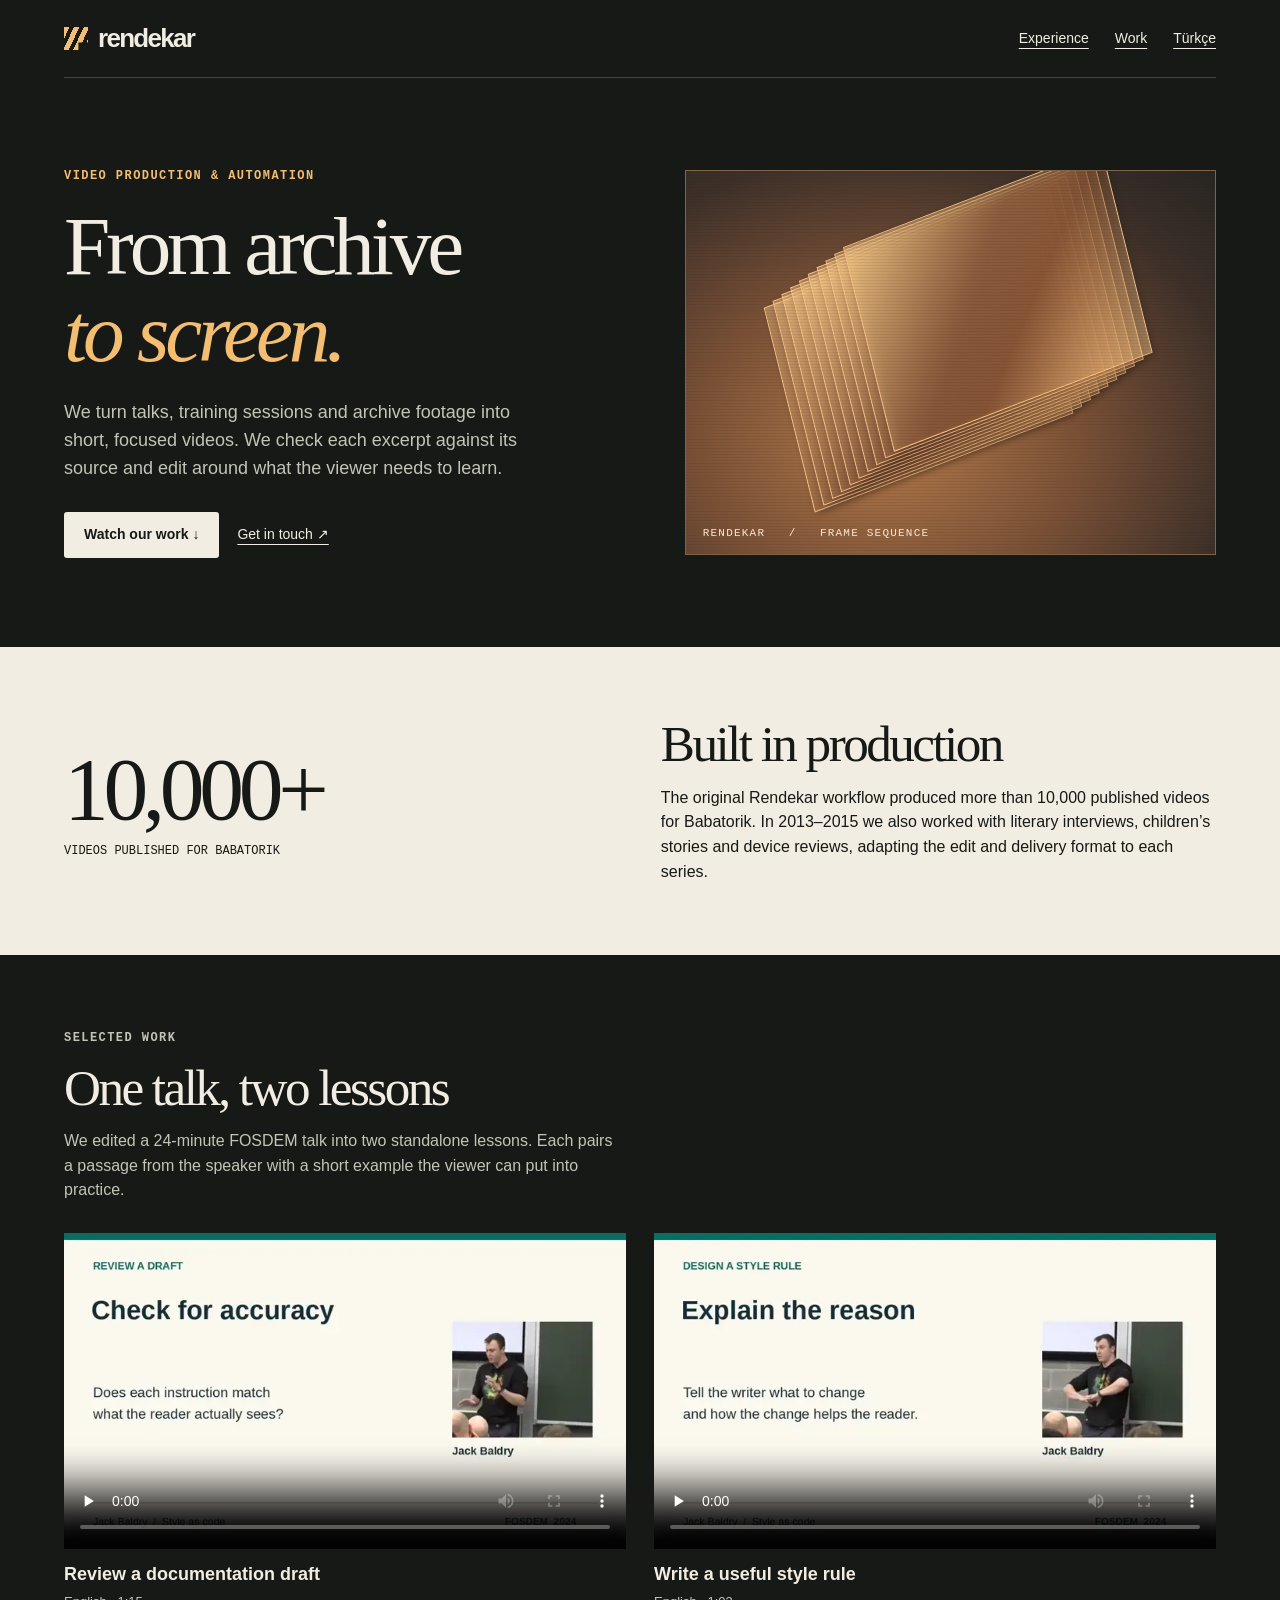
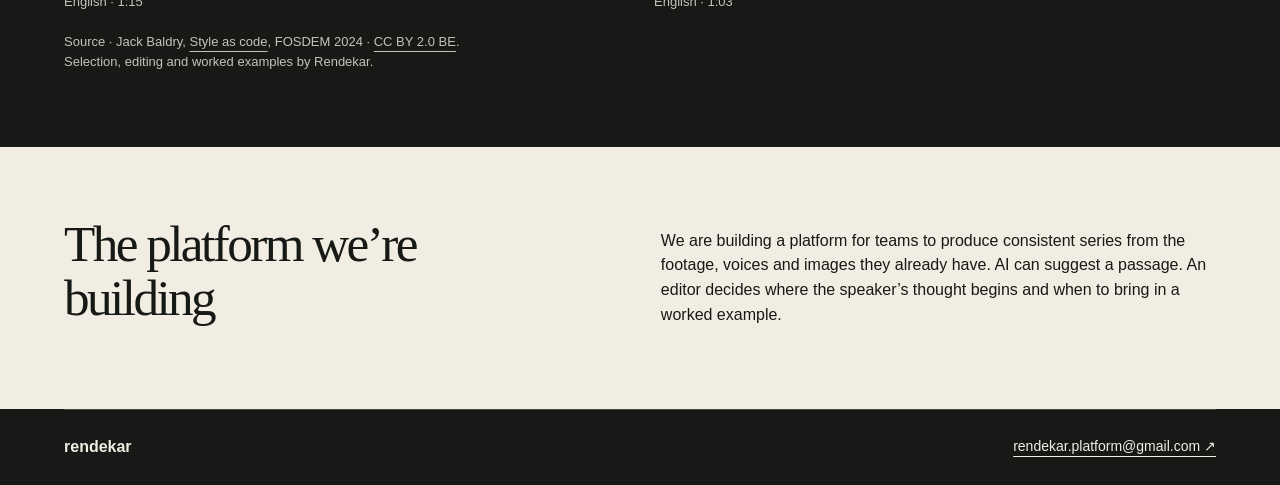
==== en.html @ 8ce05947 "Add Turkish and English portfolio pages" ====
<!doctype html><html lang="en"><head><meta charset="utf-8"><meta name="viewport" content="width=device-width, initial-scale=1"><title>Rendekar — Video production and editorial automation</title><meta name="description" content="We turn talks, training sessions and archive footage into short, focused videos. We check each excerpt against its source and edit around what the viewer needs to learn."><meta name="theme-color" content="#171916"><link rel="alternate" hreflang="en" href="en.html"><link rel="alternate" hreflang="tr" href="index.html"><link rel="stylesheet" href="style.css"></head><body>
<a class="skip" href="#main">Skip to content</a><header class="wrap"><a class="logo" href="#main"><span class="mark" aria-hidden="true"></span>rendekar</a><nav aria-label="Main navigation"><a href="#history">Experience</a><a href="#work">Work</a><a href="index.html" lang="tr" hreflang="tr">Türkçe</a></nav></header>
<main id="main"><section class="hero wrap"><div><p class="eyebrow">Video production & automation</p><h1>From archive<br><em>to screen.</em></h1><p class="lead">We turn talks, training sessions and archive footage into short, focused videos. We check each excerpt against its source and edit around what the viewer needs to learn.</p><div class="actions"><a class="button" href="#work">Watch our work ↓</a><a href="mailto:rendekar.platform@gmail.com">Get in touch ↗</a></div></div><div class="art" aria-hidden="true"><i class="frame" style="--i:0"></i><i class="frame" style="--i:1"></i><i class="frame" style="--i:2"></i><i class="frame" style="--i:3"></i><i class="frame" style="--i:4"></i><i class="frame" style="--i:5"></i><i class="frame" style="--i:6"></i><i class="frame" style="--i:7"></i><i class="frame" style="--i:8"></i><i class="frame" style="--i:9"></i><small>RENDEKAR &nbsp; / &nbsp; FRAME SEQUENCE</small></div></section>
<section class="story" id="history"><div class="history wrap"><div><div class="number">10,000+</div><div class="label">VIDEOS PUBLISHED FOR BABATORIK</div></div><div><h2>Built in production</h2><p>The original Rendekar workflow produced more than 10,000 published videos for Babatorik. In 2013–2015 we also worked with literary interviews, children’s stories and device reviews, adapting the edit and delivery format to each series.</p></div></div></section>
<section id="work" class="work wrap"><p class="eyebrow">Selected work</p><h2>One talk, two lessons</h2><p>We edited a 24-minute FOSDEM talk into two standalone lessons. Each pairs a passage from the speaker with a short example the viewer can put into practice.</p><div class="grid"><article><video aria-label="Review a documentation draft" controls playsinline preload="none" poster="media/Review-a-documentation-draft.webp" src="media/Review-a-documentation-draft.mp4"></video><h3>Review a documentation draft</h3><span class="credit">English · 1:15</span></article><article><video aria-label="Write a useful style rule" controls playsinline preload="none" poster="media/Write-a-useful-style-rule.webp" src="media/Write-a-useful-style-rule.mp4"></video><h3>Write a useful style rule</h3><span class="credit">English · 1:03</span></article></div><p class="credit">Source · Jack Baldry, <a href="https://archive.fosdem.org/2024/schedule/track/tool-the-docs/">Style as code</a>, FOSDEM 2024 · <a href="https://creativecommons.org/licenses/by/2.0/be/">CC BY 2.0 BE</a>. Selection, editing and worked examples by Rendekar.</p></section>
<section class="story"><div class="history wrap"><h2>The platform we’re building</h2><p>We are building a platform for teams to produce consistent series from the footage, voices and images they already have. AI can suggest a passage. An editor decides where the speaker’s thought begins and when to bring in a worked example.</p></div></section></main><footer class="wrap"><b>rendekar</b><a href="mailto:rendekar.platform@gmail.com">rendekar.platform@gmail.com ↗</a></footer></body></html>
---- style.css ----
:root{color-scheme:dark;--ink:#171916;--paper:#f1ede2;--gold:#f3bd72;--line:#46483e;--muted:#c3c4b7}*{box-sizing:border-box}html{scroll-behavior:smooth}body{margin:0;background:var(--ink);color:var(--paper);font:16px/1.55 Inter,Arial,sans-serif}a{color:inherit;text-underline-offset:5px}a:focus-visible,video:focus-visible{outline:3px solid #cf8833;outline-offset:5px}.wrap{width:min(1240px,90%);margin:auto}header,nav,.logo,.actions,footer{display:flex;align-items:center}header{justify-content:space-between;min-height:78px;border-bottom:1px solid var(--line)}.logo{font-size:26px;letter-spacing:-1.7px;font-weight:750;gap:10px;text-decoration:none}.mark{width:24px;height:23px;background:repeating-linear-gradient(115deg,var(--gold) 0 5px,transparent 5px 9px);clip-path:polygon(0 0,100% 0,100% 67%,60% 67%,60% 100%,0 100%)}nav{gap:26px}nav a,.actions a,footer a{font-size:14px}.hero{display:grid;grid-template-columns:1.06fr 1fr;align-items:center;gap:5%;padding:clamp(50px,7vw,104px) 0}.eyebrow{font:600 12px/1.4 ui-monospace,monospace;letter-spacing:.12em;text-transform:uppercase;color:var(--gold)}h1,h2,h3,p{margin:0}h1,h2{font-family:Georgia,serif;font-weight:400;line-height:1.04;letter-spacing:-.05em}h1{font-size:clamp(54px,6.5vw,96px);margin:19px 0 23px}em{font-weight:400;color:var(--gold)}.lead{font-size:18px;color:var(--muted);max-width:48ch}.actions{gap:18px;margin-top:29px}.button{background:var(--paper);color:var(--ink);padding:12px 20px;border-radius:3px;text-decoration:none;font-weight:650}.button:hover{background:var(--gold)}.art{position:relative;aspect-ratio:1.38;overflow:hidden;background:radial-gradient(ellipse at 38% 70%,#b37a4a,#795036 42%,#3d3029 76%,#272622);isolation:isolate;border:1px solid #806448}.art:after{content:"";position:absolute;inset:0;background:repeating-linear-gradient(0deg,#22160c14 0 1px,transparent 1px 3px);pointer-events:none}.frame{position:absolute;left:18%;top:22%;width:52%;height:55%;transform:translate(calc(var(--i)*3.2%),calc(var(--i)*-3.2%)) rotate(-14deg) skewY(-7deg);border:1px solid #f8c388;background:linear-gradient(125deg,#ffcf8b59,#75452f80 45%,#f3ae6959);box-shadow:inset 4px 3px 10px #ffcf8d22,2px 3px 6px #20180f44}.frame:last-of-type{background:linear-gradient(130deg,#f6cd8977,#77482d77 60%,#ecc28677)}.art small{position:absolute;bottom:15px;left:17px;color:#fff0d9;font:11px monospace;letter-spacing:.11em}.story{background:var(--paper);color:var(--ink);padding:70px 0}.history{display:grid;grid-template-columns:1fr 1.1fr;gap:8%;align-items:center}.number{font:clamp(55px,7vw,98px)/1 Georgia,serif;letter-spacing:-.06em}.label{font:12px ui-monospace,monospace;margin-top:10px}.story h2,.work h2{font-size:clamp(36px,4vw,60px);margin-bottom:15px}.story p,.work p{max-width:63ch}.work{padding:75px 0}.work>.eyebrow{margin-bottom:14px}.work p,.credit{color:var(--muted)}.grid{display:grid;grid-template-columns:1fr 1fr;gap:28px;margin:30px 0 18px}video{display:block;width:100%;aspect-ratio:16/9;background:#282925}h3{font-size:18px;margin-top:12px}.credit{font-size:13px}footer{border-top:1px solid var(--line);padding:25px 0;justify-content:space-between}.skip{position:absolute;left:1em;top:-100px;background:var(--paper);color:var(--ink);padding:10px;z-index:2}.skip:focus{top:5px}@media(max-width:760px){nav{gap:13px}.hero,.history{grid-template-columns:1fr;gap:32px}.hero{padding:43px 0}.art{aspect-ratio:1.8}.story,.work{padding:48px 0}.grid{grid-template-columns:1fr}.history{gap:25px}.wrap{width:89%}}@media(max-width:480px){nav a:first-child{display:none}.logo{font-size:24px}nav{gap:12px}.actions{flex-wrap:wrap}}@media(prefers-reduced-motion:reduce){html{scroll-behavior:auto}}
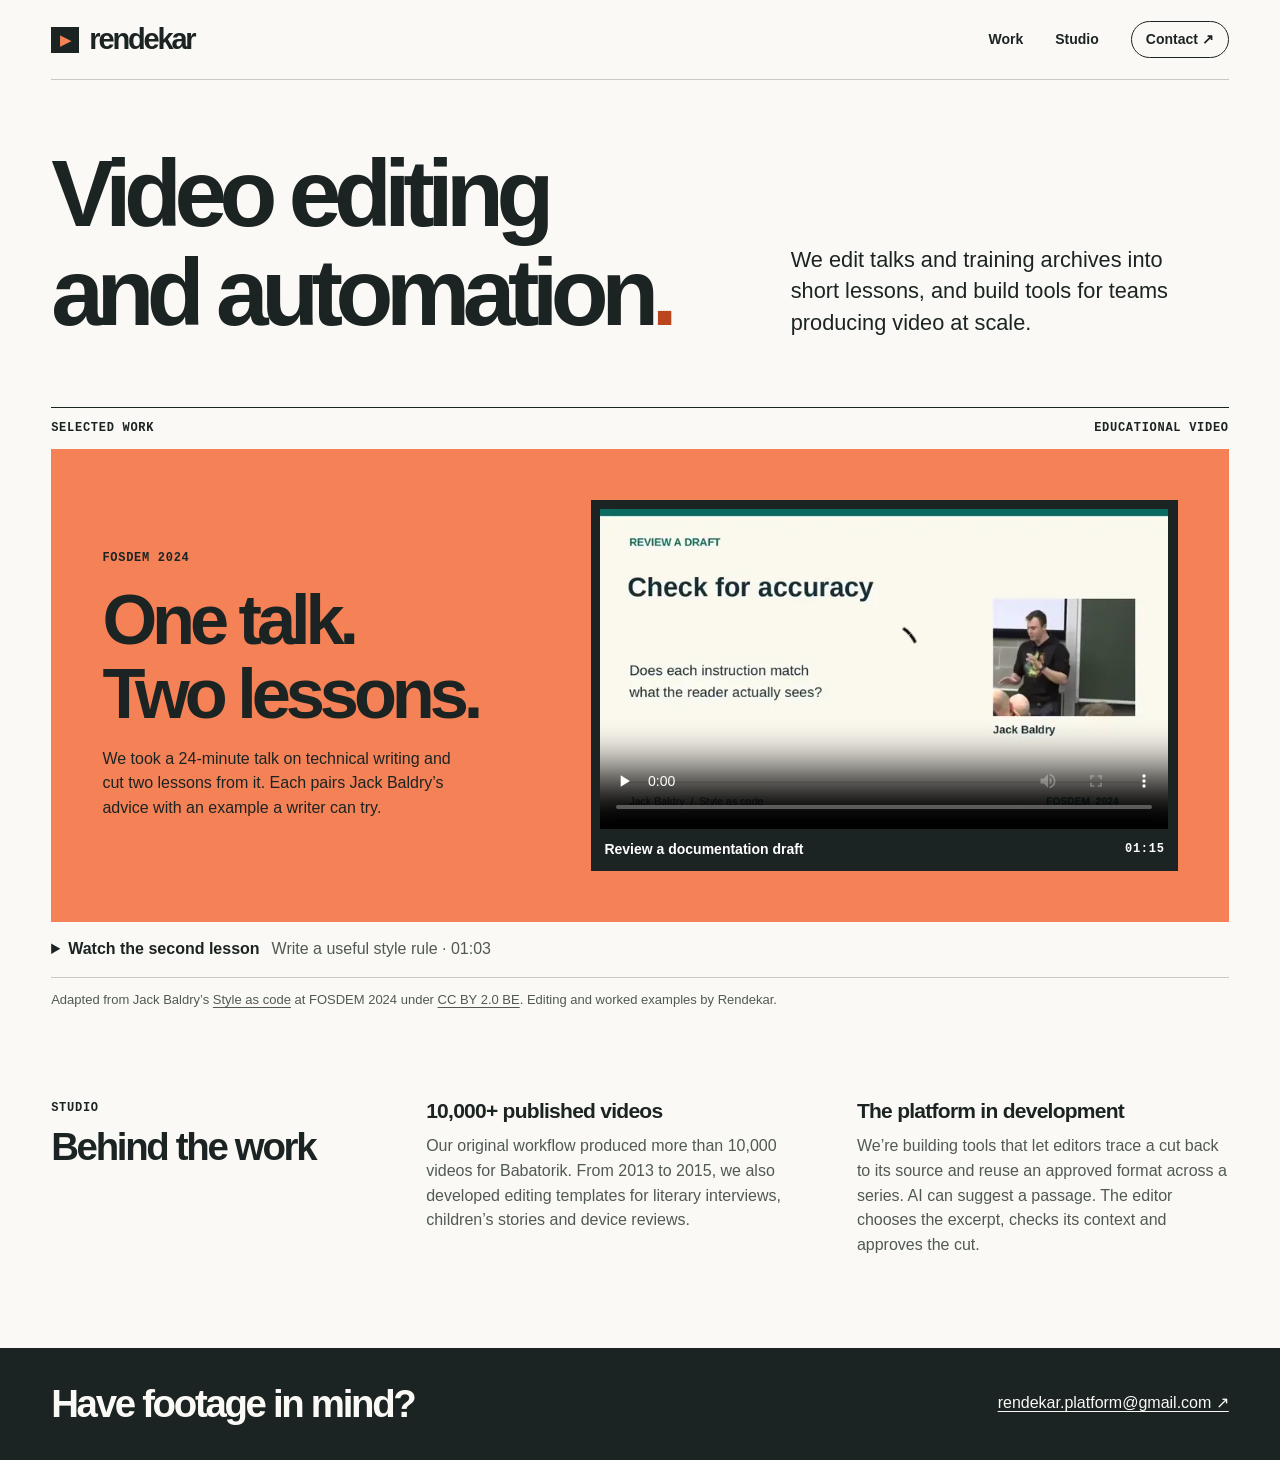
==== commit a41a0fd8: "Lead with the editing case study in an English-only portfolio" ====
--- a/en.html
+++ b/en.html
@@ -1,6 +1,10 @@
-<!doctype html><html lang="en"><head><meta charset="utf-8"><meta name="viewport" content="width=device-width, initial-scale=1"><title>Rendekar — Video production and editorial automation</title><meta name="description" content="We turn talks, training sessions and archive footage into short, focused videos. We check each excerpt against its source and edit around what the viewer needs to learn."><meta name="theme-color" content="#171916"><link rel="alternate" hreflang="en" href="en.html"><link rel="alternate" hreflang="tr" href="index.html"><link rel="stylesheet" href="style.css"></head><body>
-<a class="skip" href="#main">Skip to content</a><header class="wrap"><a class="logo" href="#main"><span class="mark" aria-hidden="true"></span>rendekar</a><nav aria-label="Main navigation"><a href="#history">Experience</a><a href="#work">Work</a><a href="index.html" lang="tr" hreflang="tr">Türkçe</a></nav></header>
-<main id="main"><section class="hero wrap"><div><p class="eyebrow">Video production & automation</p><h1>From archive<br><em>to screen.</em></h1><p class="lead">We turn talks, training sessions and archive footage into short, focused videos. We check each excerpt against its source and edit around what the viewer needs to learn.</p><div class="actions"><a class="button" href="#work">Watch our work ↓</a><a href="mailto:rendekar.platform@gmail.com">Get in touch ↗</a></div></div><div class="art" aria-hidden="true"><i class="frame" style="--i:0"></i><i class="frame" style="--i:1"></i><i class="frame" style="--i:2"></i><i class="frame" style="--i:3"></i><i class="frame" style="--i:4"></i><i class="frame" style="--i:5"></i><i class="frame" style="--i:6"></i><i class="frame" style="--i:7"></i><i class="frame" style="--i:8"></i><i class="frame" style="--i:9"></i><small>RENDEKAR &nbsp; / &nbsp; FRAME SEQUENCE</small></div></section>
-<section class="story" id="history"><div class="history wrap"><div><div class="number">10,000+</div><div class="label">VIDEOS PUBLISHED FOR BABATORIK</div></div><div><h2>Built in production</h2><p>The original Rendekar workflow produced more than 10,000 published videos for Babatorik. In 2013–2015 we also worked with literary interviews, children’s stories and device reviews, adapting the edit and delivery format to each series.</p></div></div></section>
-<section id="work" class="work wrap"><p class="eyebrow">Selected work</p><h2>One talk, two lessons</h2><p>We edited a 24-minute FOSDEM talk into two standalone lessons. Each pairs a passage from the speaker with a short example the viewer can put into practice.</p><div class="grid"><article><video aria-label="Review a documentation draft" controls playsinline preload="none" poster="media/Review-a-documentation-draft.webp" src="media/Review-a-documentation-draft.mp4"></video><h3>Review a documentation draft</h3><span class="credit">English · 1:15</span></article><article><video aria-label="Write a useful style rule" controls playsinline preload="none" poster="media/Write-a-useful-style-rule.webp" src="media/Write-a-useful-style-rule.mp4"></video><h3>Write a useful style rule</h3><span class="credit">English · 1:03</span></article></div><p class="credit">Source · Jack Baldry, <a href="https://archive.fosdem.org/2024/schedule/track/tool-the-docs/">Style as code</a>, FOSDEM 2024 · <a href="https://creativecommons.org/licenses/by/2.0/be/">CC BY 2.0 BE</a>. Selection, editing and worked examples by Rendekar.</p></section>
-<section class="story"><div class="history wrap"><h2>The platform we’re building</h2><p>We are building a platform for teams to produce consistent series from the footage, voices and images they already have. AI can suggest a passage. An editor decides where the speaker’s thought begins and when to bring in a worked example.</p></div></section></main><footer class="wrap"><b>rendekar</b><a href="mailto:rendekar.platform@gmail.com">rendekar.platform@gmail.com ↗</a></footer></body></html>+<!doctype html>
+<html lang="en">
+<head>
+  <meta charset="utf-8">
+  <meta name="viewport" content="width=device-width, initial-scale=1">
+  <meta http-equiv="refresh" content="0; url=./">
+  <title>Rendekar — Portfolio</title>
+</head>
+<body><p><a href="./">Open the Rendekar portfolio</a></p></body>
+</html>
